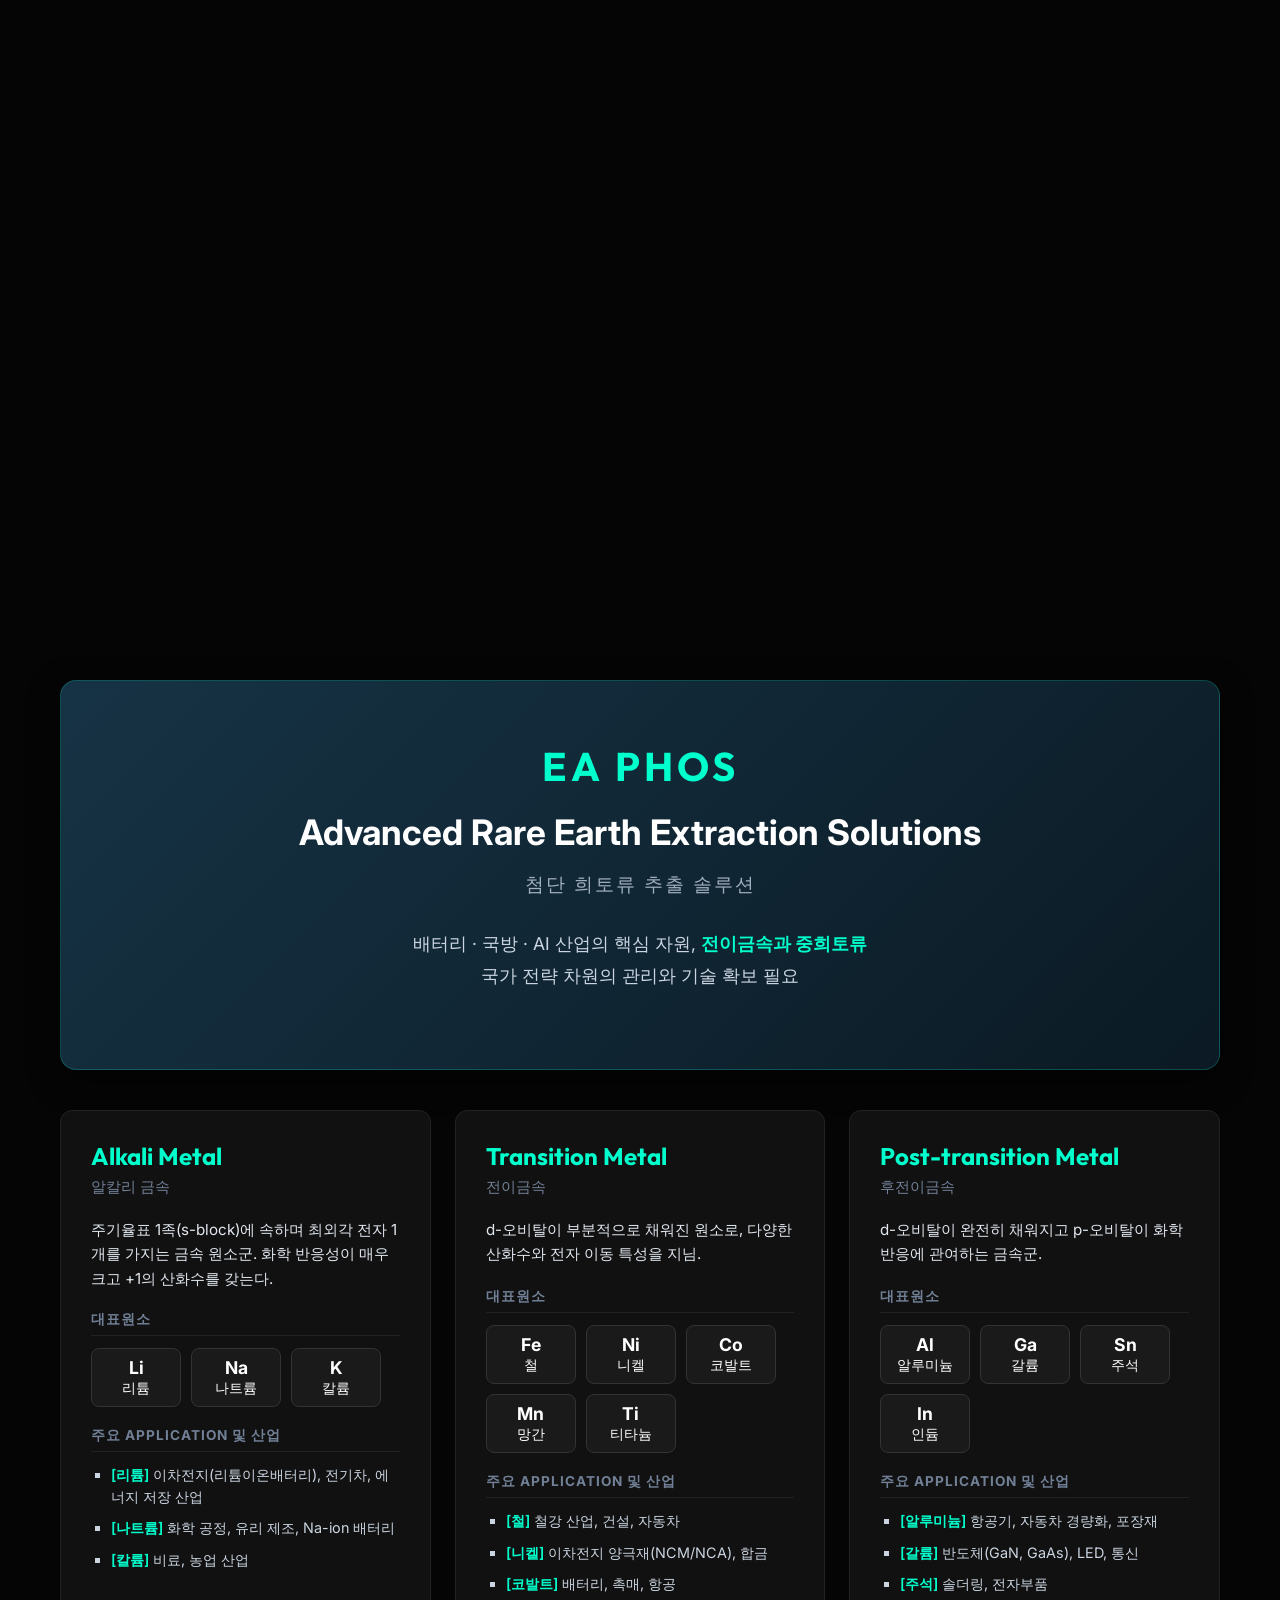
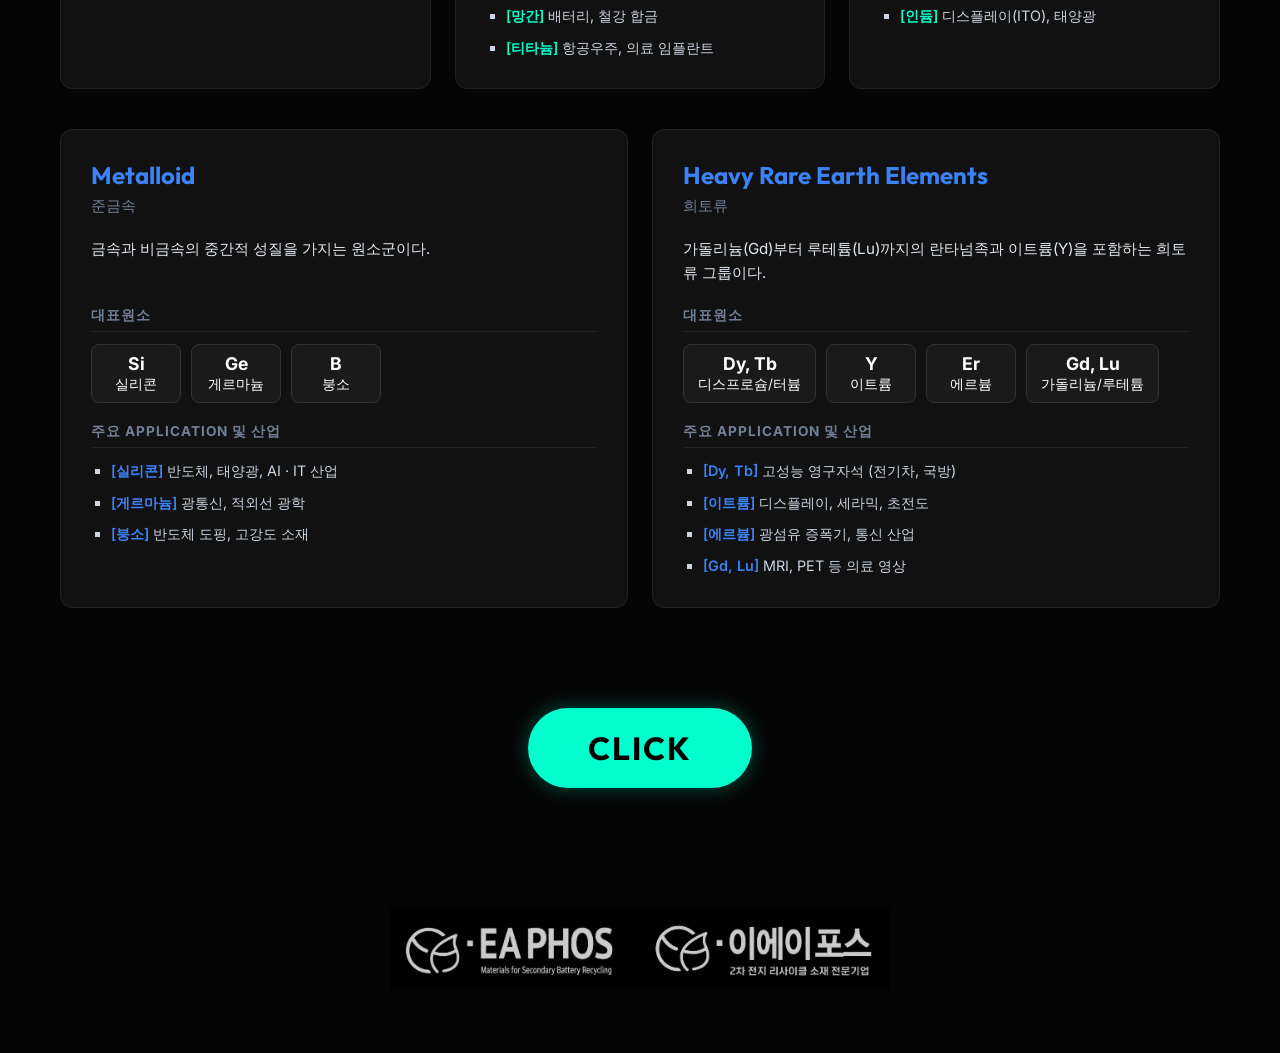
==== eaphos.com/index.html @ 71f6557e "UI 반응형 구조 개선" ====
<!DOCTYPE html>
<html lang="ko">

<head>
    <meta charset="UTF-8">
    <meta name="viewport" content="width=device-width, initial-scale=1.0">
    <title>EAPHOS</title>
    <meta name="description" content="주식회사 이에이포스">
    <meta property="og:type" content="website">
    <meta property="og:title" content="주식회사 이에이포스">
    <meta property="og:description" content="주식회사 이에이포스">
    <meta property="og:image" content="assets/meta.webp">
    <link rel="shortcut icon" href="fav.ico" type="image/x-icon">
    <link rel="stylesheet" href="style.css">
</head>

<body>
    <div class="container">
        <section class="video-section">
            <video autoplay muted loop playsinline class="hero-video desktop-video">
                <source src="assets/video.mp4" type="video/mp4">
            </video>
            <video autoplay muted loop playsinline class="hero-video mobile-video">
                <source src="assets/video2.mp4" type="video/mp4">
            </video>
        </section>

        <main class="main-content">
            
            <section class="hero-banner-card">
                <div class="banner-overlay">
                    <div class="brand-logo">EA PHOS</div>
                    <h2>Advanced Rare Earth Extraction Solutions</h2>
                    <p class="banner-subtitle">첨단 희토류 추출 솔루션</p>
                    <p class="banner-desc">
                        배터리 · 국방 · AI 산업의 핵심 자원, <strong>전이금속과 중희토류</strong><br>
                        국가 전략 차원의 관리와 기술 확보 필요
                    </p>
                </div>
            </section>

            <section class="metal-grid">
                <div class="metal-card">
                    <div class="card-header">
                        <h3>Alkali Metal</h3>
                        <span>알칼리 금속</span>
                    </div>
                    <p class="card-desc">주기율표 1족(s-block)에 속하며 최외각 전자 1개를 가지는 금속 원소군. 화학 반응성이 매우 크고 +1의 산화수를 갖는다.</p>
                    
                    <div class="element-box">
                        <h4>대표원소</h4>
                        <div class="badge-group">
                            <span class="element-badge"><strong>Li</strong>리튬</span>
                            <span class="element-badge"><strong>Na</strong>나트륨</span>
                            <span class="element-badge"><strong>K</strong>칼륨</span>
                        </div>
                    </div>

                    <div class="app-box">
                        <h4>주요 Application 및 산업</h4>
                        <ul>
                            <li><strong>[리튬]</strong> 이차전지(리튬이온배터리), 전기차, 에너지 저장 산업</li>
                            <li><strong>[나트륨]</strong> 화학 공정, 유리 제조, Na-ion 배터리</li>
                            <li><strong>[칼륨]</strong> 비료, 농업 산업</li>
                        </ul>
                    </div>
                </div>

                <div class="metal-card">
                    <div class="card-header">
                        <h3>Transition Metal</h3>
                        <span>전이금속</span>
                    </div>
                    <p class="card-desc">d-오비탈이 부분적으로 채워진 원소로, 다양한 산화수와 전자 이동 특성을 지님.</p>
                    
                    <div class="element-box">
                        <h4>대표원소</h4>
                        <div class="badge-group">
                            <span class="element-badge"><strong>Fe</strong>철</span>
                            <span class="element-badge"><strong>Ni</strong>니켈</span>
                            <span class="element-badge"><strong>Co</strong>코발트</span>
                            <span class="element-badge"><strong>Mn</strong>망간</span>
                            <span class="element-badge"><strong>Ti</strong>티타늄</span>
                        </div>
                    </div>

                    <div class="app-box">
                        <h4>주요 Application 및 산업</h4>
                        <ul>
                            <li><strong>[철]</strong> 철강 산업, 건설, 자동차</li>
                            <li><strong>[니켈]</strong> 이차전지 양극재(NCM/NCA), 합금</li>
                            <li><strong>[코발트]</strong> 배터리, 촉매, 항공</li>
                            <li><strong>[망간]</strong> 배터리, 철강 합금</li>
                            <li><strong>[티타늄]</strong> 항공우주, 의료 임플란트</li>
                        </ul>
                    </div>
                </div>

                <div class="metal-card">
                    <div class="card-header">
                        <h3>Post-transition Metal</h3>
                        <span>후전이금속</span>
                    </div>
                    <p class="card-desc">d-오비탈이 완전히 채워지고 p-오비탈이 화학 반응에 관여하는 금속군.</p>
                    
                    <div class="element-box">
                        <h4>대표원소</h4>
                        <div class="badge-group">
                            <span class="element-badge"><strong>Al</strong>알루미늄</span>
                            <span class="element-badge"><strong>Ga</strong>갈륨</span>
                            <span class="element-badge"><strong>Sn</strong>주석</span>
                            <span class="element-badge"><strong>In</strong>인듐</span>
                        </div>
                    </div>

                    <div class="app-box">
                        <h4>주요 Application 및 산업</h4>
                        <ul>
                            <li><strong>[알루미늄]</strong> 항공기, 자동차 경량화, 포장재</li>
                            <li><strong>[갈륨]</strong> 반도체(GaN, GaAs), LED, 통신</li>
                            <li><strong>[주석]</strong> 솔더링, 전자부품</li>
                            <li><strong>[인듐]</strong> 디스플레이(ITO), 태양광</li>
                        </ul>
                    </div>
                </div>
            </section>

            <section class="rare-grid">
                <div class="metal-card color-variant">
                    <div class="card-header">
                        <h3>Metalloid</h3>
                        <span>준금속</span>
                    </div>
                    <p class="card-desc">금속과 비금속의 중간적 성질을 가지는 원소군이다.</p>
                    
                    <div class="element-box">
                        <h4>대표원소</h4>
                        <div class="badge-group">
                            <span class="element-badge"><strong>Si</strong>실리콘</span>
                            <span class="element-badge"><strong>Ge</strong>게르마늄</span>
                            <span class="element-badge"><strong>B</strong>붕소</span>
                        </div>
                    </div>

                    <div class="app-box">
                        <h4>주요 Application 및 산업</h4>
                        <ul>
                            <li><strong>[실리콘]</strong> 반도체, 태양광, AI · IT 산업</li>
                            <li><strong>[게르마늄]</strong> 광통신, 적외선 광학</li>
                            <li><strong>[붕소]</strong> 반도체 도핑, 고강도 소재</li>
                        </ul>
                    </div>
                </div>

                <div class="metal-card color-variant">
                    <div class="card-header">
                        <h3>Heavy Rare Earth Elements</h3>
                        <span>희토류</span>
                    </div>
                    <p class="card-desc">가돌리늄(Gd)부터 루테튬(Lu)까지의 란타넘족과 이트륨(Y)을 포함하는 희토류 그룹이다.</p>
                    
                    <div class="element-box">
                        <h4>대표원소</h4>
                        <div class="badge-group">
                            <span class="element-badge"><strong>Dy, Tb</strong>디스프로슘/터븀</span>
                            <span class="element-badge"><strong>Y</strong>이트륨</span>
                            <span class="element-badge"><strong>Er</strong>에르븀</span>
                            <span class="element-badge"><strong>Gd, Lu</strong>가돌리늄/루테튬</span>
                        </div>
                    </div>

                    <div class="app-box">
                        <h4>주요 Application 및 산업</h4>
                        <ul>
                            <li><strong>[Dy, Tb]</strong> 고성능 영구자석 (전기차, 국방)</li>
                            <li><strong>[이트륨]</strong> 디스플레이, 세라믹, 초전도</li>
                            <li><strong>[에르븀]</strong> 광섬유 증폭기, 통신 산업</li>
                            <li><strong>[Gd, Lu]</strong> MRI, PET 등 의료 영상</li>
                        </ul>
                    </div>
                </div>
            </section>
        </main>

        <section class="action-section">
            <button id="qa-button" class="click-btn">CLICK</button>
        </section>

        <footer class="footer-section">
            <img src="assets/footer.webp" alt="EA PHOS Footer" class="footer-logo">
        </footer>

        <div id="qa-modal" class="modal">
            <div class="modal-content">
                <span class="close-btn">&times;</span>
                <iframe id="qa-iframe" src="about:blank" frameborder="0"></iframe>
            </div>
        </div>
    </div>
    <script src="script.js"></script>
</body>

</html>
---- eaphos.com/style.css ----
@import url('https://fonts.googleapis.com/css2?family=Inter:wght@400;700&family=Outfit:wght@300;600&display=swap');

body,
html {
    margin: 0;
    padding: 0;
    background-color: #050505;
    color: #ffffff;
    font-family: 'Inter', sans-serif;
    overflow-x: hidden;
}

.container {
    width: 100%;
    display: flex;
    flex-direction: column;
    align-items: center;
}

/* 비디오 섹션 */
.video-section {
    width: 100%;
    height: auto;
    overflow: hidden;
    line-height: 0;
}

.hero-video {
    width: 100%;
    height: auto;
    max-height: 80vh;
    object-fit: cover;
}

.mobile-video {
    display: none;
}

/* 메인 레이아웃 반응형 그리드 */
.main-content {
    width: 100%;
    max-width: 1200px;
    padding: 40px 20px;
    box-sizing: border-box;
    display: flex;
    flex-direction: column;
    gap: 40px;
}

/* 상단 메인 히어로 카드 (right.jpg 내용) */
.hero-banner-card {
    background: linear-gradient(135deg, #163345 0%, #0b1a24 100%);
    border: 1px solid rgba(0, 255, 204, 0.2);
    border-radius: 16px;
    padding: 60px 40px;
    text-align: center;
    box-shadow: 0 10px 30px rgba(0, 0, 0, 0.5);
}

.brand-logo {
    font-family: 'Outfit', sans-serif;
    font-size: 2.5rem;
    font-weight: 700;
    letter-spacing: 4px;
    color: #00ffcc;
    margin-bottom: 20px;
}

.hero-banner-card h2 {
    font-size: 2.2rem;
    font-weight: 700;
    margin: 10px 0;
}

.banner-subtitle {
    font-size: 1.2rem;
    color: #a0aec0;
    margin-bottom: 30px;
    letter-spacing: 2px;
}

.banner-desc {
    font-size: 1.1rem;
    line-height: 1.8;
    color: #cbd5e1;
}

.banner-desc strong {
    color: #00ffcc;
}

/* 금속 카드 공통 그리드 구성 */
.metal-grid, .rare-grid {
    display: grid;
    grid-template-columns: repeat(3, 1fr);
    gap: 24px;
}

.rare-grid {
    grid-template-columns: repeat(2, 1fr);
}

.metal-card {
    background-color: #111111;
    border: 1px solid #222222;
    border-radius: 12px;
    padding: 30px;
    display: flex;
    flex-direction: column;
    gap: 20px;
    transition: transform 0.3s ease, border-color 0.3s ease;
}

.metal-card:hover {
    transform: translateY(-5px);
    border-color: #00ffcc;
}

.metal-card.color-variant:hover {
    border-color: #3b82f6; /* 준금속/희토류 파란색 포인트 */
}

/* 카드 헤더 */
.card-header h3 {
    font-size: 1.5rem;
    margin: 0 0 5px 0;
    font-family: 'Outfit', sans-serif;
    color: #00ffcc;
}

.metal-card.color-variant .card-header h3 {
    color: #3b82f6;
}

.card-header span {
    font-size: 0.95rem;
    color: #718096;
}

.card-desc {
    font-size: 0.95rem;
    line-height: 1.6;
    color: #e2e8f0;
    margin: 0;
    min-height: 50px;
}

/* 대표원소 배지 스타일 */
.element-box h4, .app-box h4 {
    font-size: 0.85rem;
    color: #718096;
    text-transform: uppercase;
    letter-spacing: 1px;
    margin: 0 0 12px 0;
    border-bottom: 1px solid #222;
    padding-bottom: 6px;
}

.badge-group {
    display: flex;
    flex-wrap: wrap;
    gap: 10px;
}

.element-badge {
    background-color: #1a1a1a;
    border: 1px solid #333333;
    padding: 8px 14px;
    border-radius: 8px;
    font-size: 0.85rem;
    display: flex;
    flex-direction: column;
    align-items: center;
    min-width: 60px;
}

.element-badge strong {
    font-size: 1.1rem;
    color: #ffffff;
    margin-bottom: 2px;
}

/* 주요 애플리케이션 리스트 */
.app-box ul {
    margin: 0;
    padding-left: 20px;
    display: flex;
    flex-direction: column;
    gap: 10px;
}

.app-box li {
    font-size: 0.9rem;
    line-height: 1.5;
    color: #cbd5e1;
    list-style-type: square;
}

.app-box li strong {
    color: #00ffcc;
    font-weight: 600;
}

.metal-card.color-variant .app-box li strong {
    color: #3b82f6;
}

/* 하단 버튼 및 푸터 */
.action-section {
    padding: 60px 20px;
    text-align: center;
}

.click-btn {
    padding: 20px 60px;
    font-size: 2rem;
    font-weight: 700;
    color: #000;
    background-color: #00ffcc;
    border: none;
    border-radius: 50px;
    cursor: pointer;
    font-family: 'Outfit', sans-serif;
    letter-spacing: 2px;
    box-shadow: 0 0 20px rgba(0, 255, 204, 0.3);
    transition: all 0.3s ease;
}

.click-btn:hover {
    background-color: #00d4aa;
    transform: translateY(-5px);
    box-shadow: 0 0 40px rgba(0, 255, 204, 0.6);
}

.footer-section {
    width: 100%;
    padding: 60px 20px;
    text-align: center;
    box-sizing: border-box;
}

.footer-logo {
    max-width: 500px;
    width: 90%;
    height: auto;
    opacity: 0.8;
}

/* 모달 스타일 */
.modal {
    display: none;
    position: fixed;
    z-index: 1000;
    left: 0;
    top: 0;
    width: 100%;
    height: 100%;
    background-color: rgba(0, 0, 0, 0.6);
    backdrop-filter: blur(2px);
}

.modal-content {
    background-color: #fefefe;
    margin: 5% auto;
    width: 90%;
    height: 85%;
    max-width: 1000px;
    border-radius: 15px;
    position: relative;
    box-shadow: 0 5px 30px rgba(0, 0, 0, 0.5);
    overflow: hidden;
}

.close-btn {
    position: absolute;
    right: 20px;
    top: 10px;
    color: #333;
    font-size: 35px;
    font-weight: bold;
    cursor: pointer;
    z-index: 10;
}

#qa-iframe {
    width: 100%;
    height: 100%;
}

/* ★ 핵심: 반응형 미디어 쿼리 (태블릿, 모바일) */
@media (max-width: 1024px) {
    .metal-grid {
        grid-template-columns: repeat(2, 1fr);
    }
}

@media (max-width: 768px) {
    .desktop-video {
        display: none;
    }

    .mobile-video {
        display: block;
    }

    .metal-grid, .rare-grid {
        grid-template-columns: 1fr; /* 모바일에서는 무조건 1열로 세로 정렬 */
    }

    .hero-banner-card {
        padding: 40px 20px;
    }

    .hero-banner-card h2 {
        font-size: 1.6rem;
    }

    .click-btn {
        width: 100%;
        max-width: 340px;
        font-size: 1.8rem;
    }
}
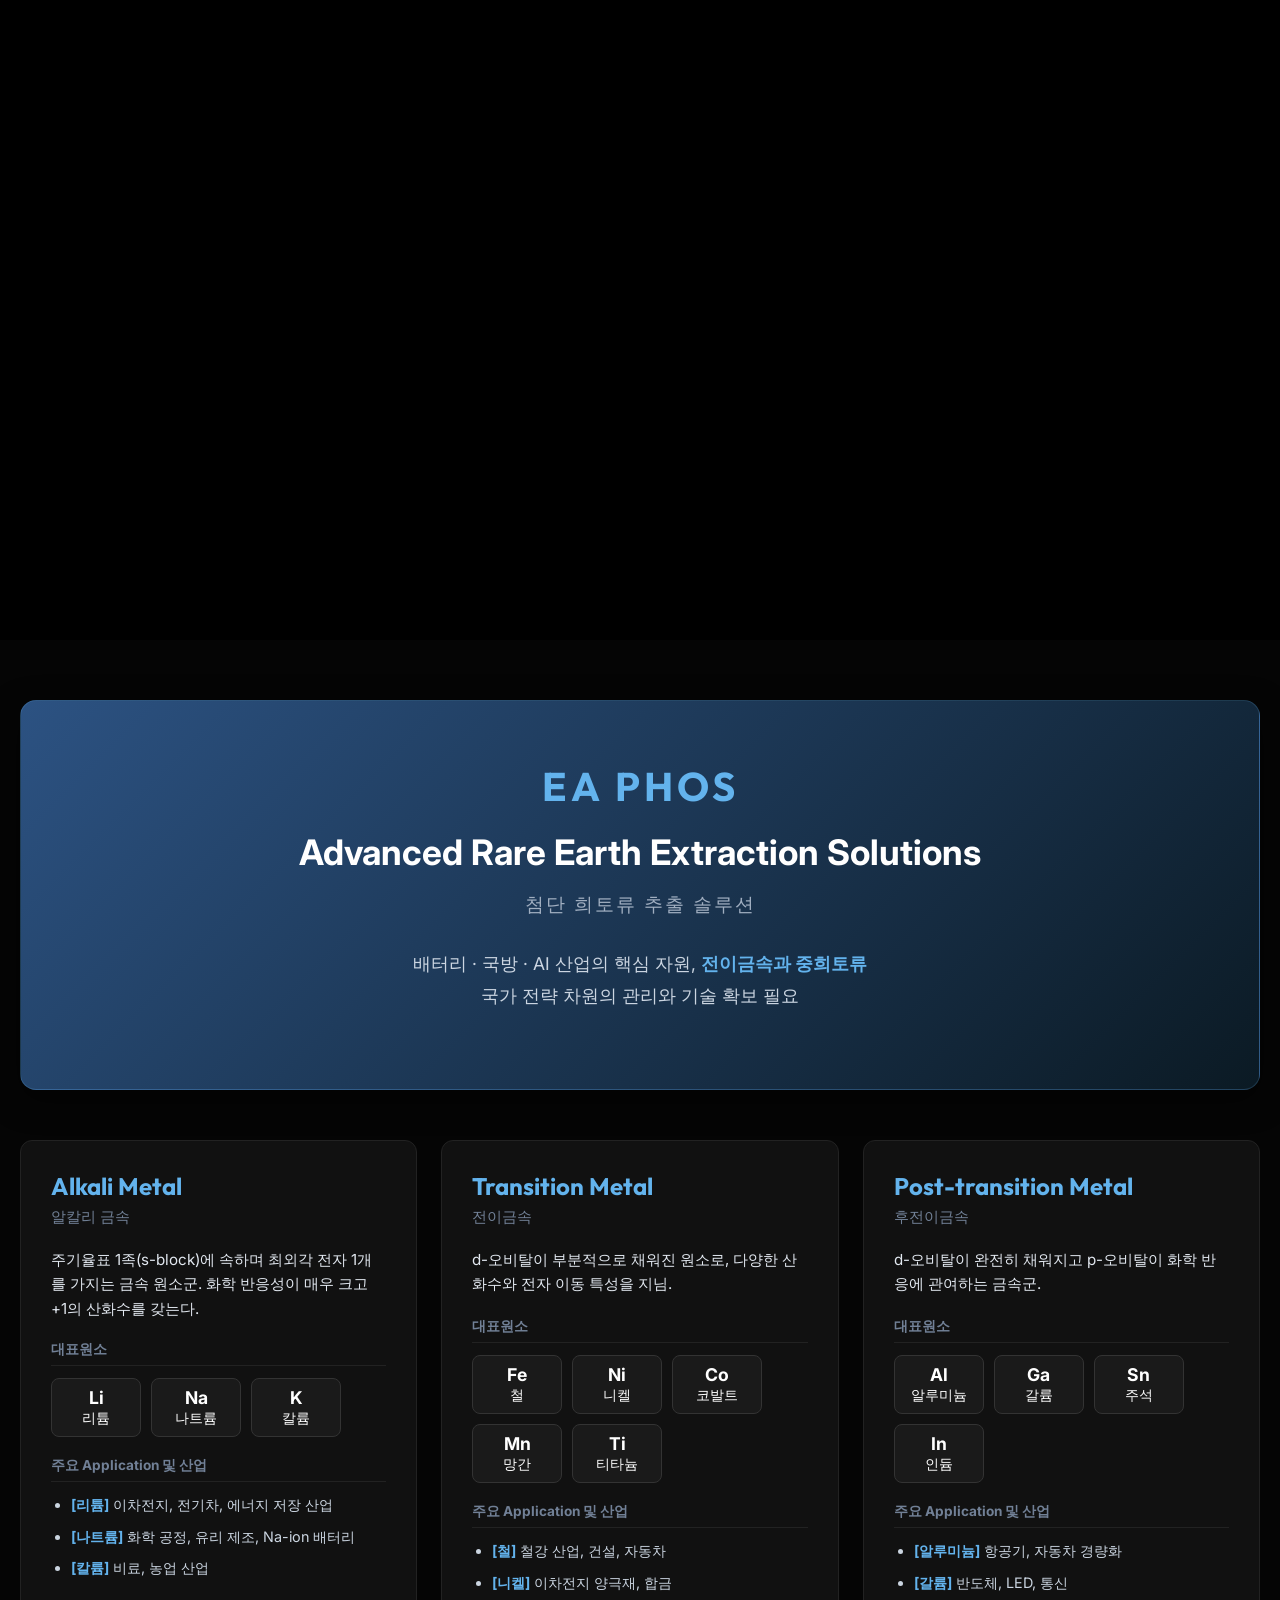
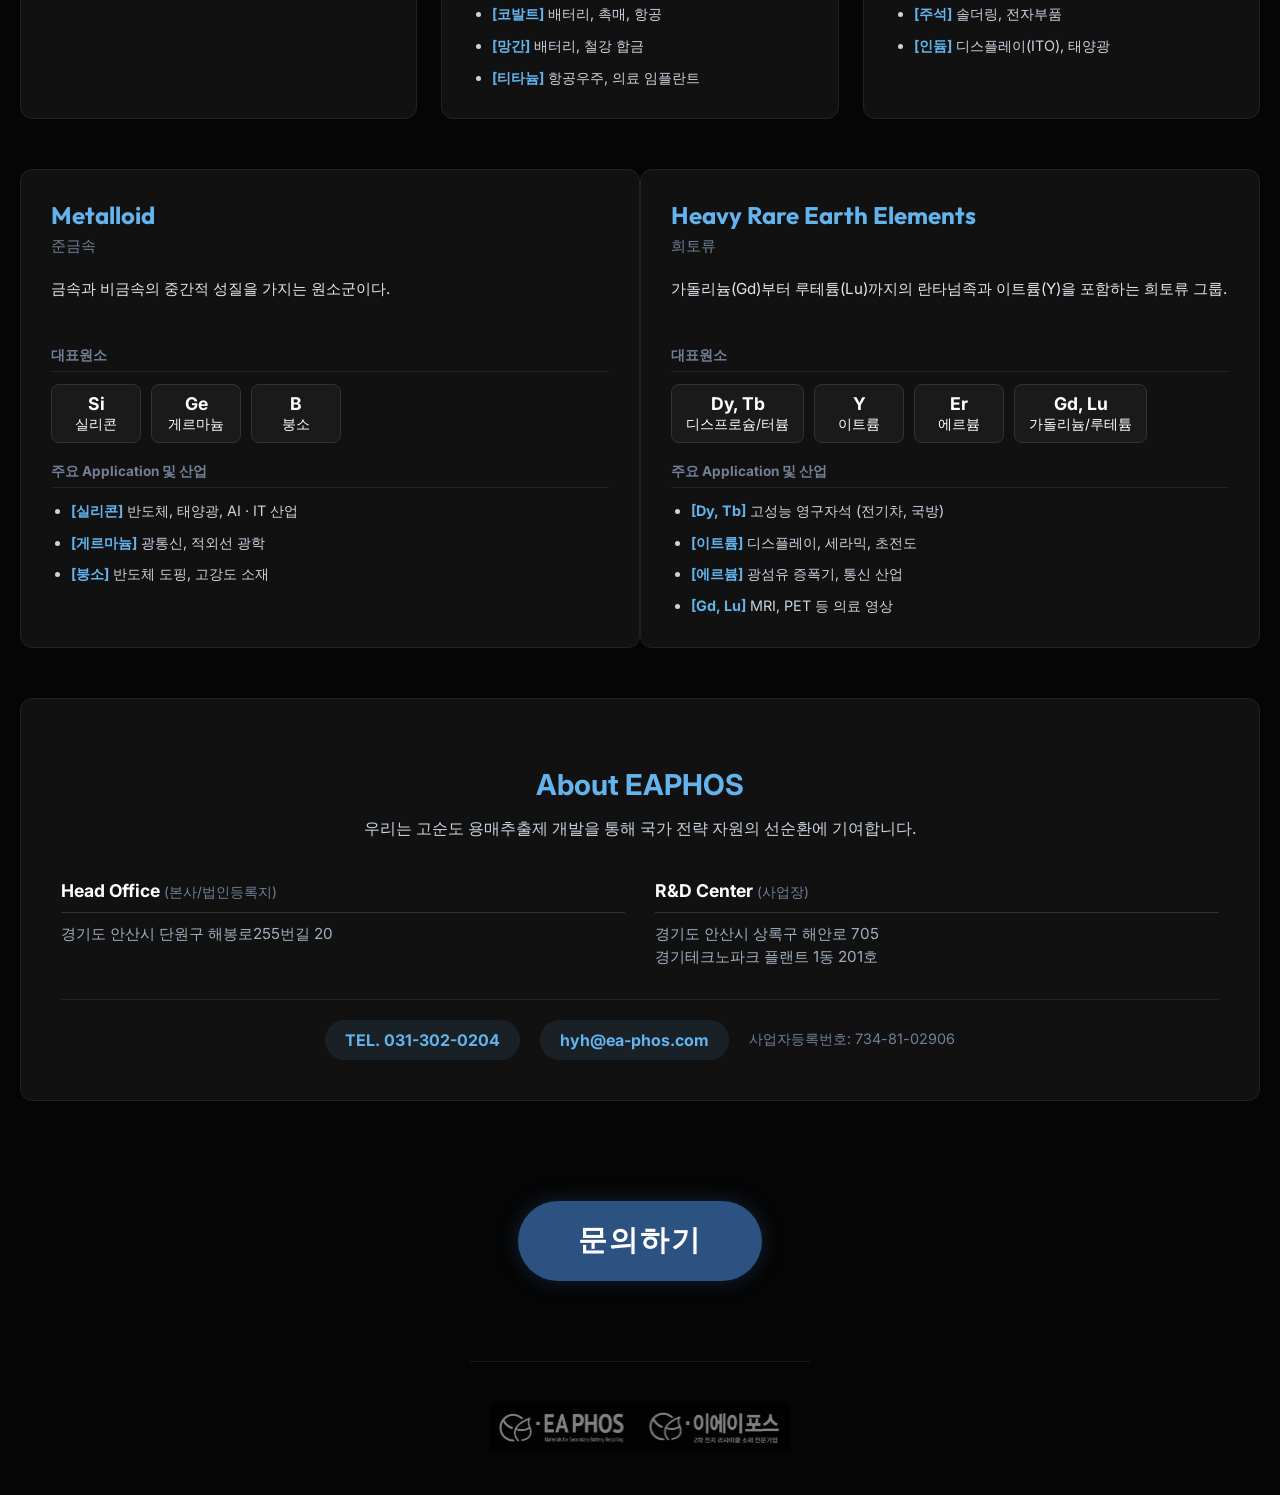
==== commit ccb9239a: "전체적 성능 통합 개선" ====
--- a/eaphos.com/index.html
+++ b/eaphos.com/index.html
@@ -1,33 +1,56 @@
 <!DOCTYPE html>
 <html lang="ko">
-
 <head>
     <meta charset="UTF-8">
     <meta name="viewport" content="width=device-width, initial-scale=1.0">
-    <title>EAPHOS</title>
-    <meta name="description" content="주식회사 이에이포스">
-    <meta property="og:type" content="website">
-    <meta property="og:title" content="주식회사 이에이포스">
-    <meta property="og:description" content="주식회사 이에이포스">
+    <title>EAPHOS - 이차전지 리사이클 소재 전문기업</title>
+    <meta name="description" content="주식회사 이에이포스. 배터리, 국방, AI 산업의 핵심 자원인 전이금속과 중희토류 추출 솔루션을 제공합니다.">
+    <meta name="theme-color" content="#2c5282"> <meta property="og:type" content="website">
+    <meta property="og:title" content="주식회사 이에이포스 (EAPHOS)">
+    <meta property="og:description" content="첨단 희토류 및 2차전지 리사이클 소재 전문기업">
     <meta property="og:image" content="assets/meta.webp">
+    <meta name="twitter:card" content="summary_large_image">
+
     <link rel="shortcut icon" href="fav.ico" type="image/x-icon">
+    <link rel="apple-touch-icon" href="assets/apple-touch-icon.png">
+    <link rel="manifest" href="manifest.json">
+
+    <link rel="preload" href="https://fonts.googleapis.com/css2?family=Inter:wght@400;700&family=Outfit:wght@300;600&display=swap" as="style">
+    <link rel="preload" as="video" href="assets/video.mp4" media="(min-width: 769px)">
+    <link rel="preload" as="video" href="assets/video2.mp4" media="(max-width: 768px)">
+    
     <link rel="stylesheet" href="style.css">
+
+    <script type="application/ld+json">
+    {
+      "@context": "https://schema.org",
+      "@type": "Organization",
+      "name": "주식회사 이에이포스",
+      "url": "https://eaphos.com",
+      "logo": "https://eaphos.com/assets/meta.webp",
+      "contactPoint": {
+        "@type": "ContactPoint",
+        "telephone": "+82-31-302-0204",
+        "contactType": "customer service"
+      }
+    }
+    </script>
 </head>
 
 <body>
+    <h1 class="sr-only">주식회사 이에이포스 - 첨단 희토류 추출 솔루션</h1>
+
     <div class="container">
         <section class="video-section">
-            <video autoplay muted loop playsinline class="hero-video desktop-video">
-                <source src="assets/video.mp4" type="video/mp4">
-            </video>
-            <video autoplay muted loop playsinline class="hero-video mobile-video">
-                <source src="assets/video2.mp4" type="video/mp4">
+            <video autoplay muted loop playsinline class="hero-video" poster="assets/video-poster.webp">
+                <source src="assets/video2.mp4" media="(max-width: 768px)" type="video/mp4">
+                <source src="assets/video.mp4" media="(min-width: 769px)" type="video/mp4">
             </video>
         </section>
 
         <main class="main-content">
             
-            <section class="hero-banner-card">
+            <section class="hero-banner-card fade-up">
                 <div class="banner-overlay">
                     <div class="brand-logo">EA PHOS</div>
                     <h2>Advanced Rare Earth Extraction Solutions</h2>
@@ -40,13 +63,12 @@
             </section>
 
             <section class="metal-grid">
-                <div class="metal-card">
+                <div class="metal-card fade-up">
                     <div class="card-header">
                         <h3>Alkali Metal</h3>
                         <span>알칼리 금속</span>
                     </div>
                     <p class="card-desc">주기율표 1족(s-block)에 속하며 최외각 전자 1개를 가지는 금속 원소군. 화학 반응성이 매우 크고 +1의 산화수를 갖는다.</p>
-                    
                     <div class="element-box">
                         <h4>대표원소</h4>
                         <div class="badge-group">
@@ -55,24 +77,22 @@
                             <span class="element-badge"><strong>K</strong>칼륨</span>
                         </div>
                     </div>
-
-                    <div class="app-box">
-                        <h4>주요 Application 및 산업</h4>
-                        <ul>
-                            <li><strong>[리튬]</strong> 이차전지(리튬이온배터리), 전기차, 에너지 저장 산업</li>
+                    <div class="app-box">
+                        <h4>주요 Application 및 산업</h4>
+                        <ul>
+                            <li><strong>[리튬]</strong> 이차전지, 전기차, 에너지 저장 산업</li>
                             <li><strong>[나트륨]</strong> 화학 공정, 유리 제조, Na-ion 배터리</li>
                             <li><strong>[칼륨]</strong> 비료, 농업 산업</li>
                         </ul>
                     </div>
                 </div>
 
-                <div class="metal-card">
+                <div class="metal-card fade-up" style="transition-delay: 0.1s;">
                     <div class="card-header">
                         <h3>Transition Metal</h3>
                         <span>전이금속</span>
                     </div>
                     <p class="card-desc">d-오비탈이 부분적으로 채워진 원소로, 다양한 산화수와 전자 이동 특성을 지님.</p>
-                    
                     <div class="element-box">
                         <h4>대표원소</h4>
                         <div class="badge-group">
@@ -83,12 +103,11 @@
                             <span class="element-badge"><strong>Ti</strong>티타늄</span>
                         </div>
                     </div>
-
                     <div class="app-box">
                         <h4>주요 Application 및 산업</h4>
                         <ul>
                             <li><strong>[철]</strong> 철강 산업, 건설, 자동차</li>
-                            <li><strong>[니켈]</strong> 이차전지 양극재(NCM/NCA), 합금</li>
+                            <li><strong>[니켈]</strong> 이차전지 양극재, 합금</li>
                             <li><strong>[코발트]</strong> 배터리, 촉매, 항공</li>
                             <li><strong>[망간]</strong> 배터리, 철강 합금</li>
                             <li><strong>[티타늄]</strong> 항공우주, 의료 임플란트</li>
@@ -96,13 +115,12 @@
                     </div>
                 </div>
 
-                <div class="metal-card">
+                <div class="metal-card fade-up" style="transition-delay: 0.2s;">
                     <div class="card-header">
                         <h3>Post-transition Metal</h3>
                         <span>후전이금속</span>
                     </div>
                     <p class="card-desc">d-오비탈이 완전히 채워지고 p-오비탈이 화학 반응에 관여하는 금속군.</p>
-                    
                     <div class="element-box">
                         <h4>대표원소</h4>
                         <div class="badge-group">
@@ -112,12 +130,11 @@
                             <span class="element-badge"><strong>In</strong>인듐</span>
                         </div>
                     </div>
-
-                    <div class="app-box">
-                        <h4>주요 Application 및 산업</h4>
-                        <ul>
-                            <li><strong>[알루미늄]</strong> 항공기, 자동차 경량화, 포장재</li>
-                            <li><strong>[갈륨]</strong> 반도체(GaN, GaAs), LED, 통신</li>
+                    <div class="app-box">
+                        <h4>주요 Application 및 산업</h4>
+                        <ul>
+                            <li><strong>[알루미늄]</strong> 항공기, 자동차 경량화</li>
+                            <li><strong>[갈륨]</strong> 반도체, LED, 통신</li>
                             <li><strong>[주석]</strong> 솔더링, 전자부품</li>
                             <li><strong>[인듐]</strong> 디스플레이(ITO), 태양광</li>
                         </ul>
@@ -126,13 +143,12 @@
             </section>
 
             <section class="rare-grid">
-                <div class="metal-card color-variant">
+                <div class="metal-card color-variant fade-up">
                     <div class="card-header">
                         <h3>Metalloid</h3>
                         <span>준금속</span>
                     </div>
                     <p class="card-desc">금속과 비금속의 중간적 성질을 가지는 원소군이다.</p>
-                    
                     <div class="element-box">
                         <h4>대표원소</h4>
                         <div class="badge-group">
@@ -141,7 +157,6 @@
                             <span class="element-badge"><strong>B</strong>붕소</span>
                         </div>
                     </div>
-
                     <div class="app-box">
                         <h4>주요 Application 및 산업</h4>
                         <ul>
@@ -152,13 +167,12 @@
                     </div>
                 </div>
 
-                <div class="metal-card color-variant">
+                <div class="metal-card color-variant fade-up" style="transition-delay: 0.1s;">
                     <div class="card-header">
                         <h3>Heavy Rare Earth Elements</h3>
                         <span>희토류</span>
                     </div>
-                    <p class="card-desc">가돌리늄(Gd)부터 루테튬(Lu)까지의 란타넘족과 이트륨(Y)을 포함하는 희토류 그룹이다.</p>
-                    
+                    <p class="card-desc">가돌리늄(Gd)부터 루테튬(Lu)까지의 란타넘족과 이트륨(Y)을 포함하는 희토류 그룹.</p>
                     <div class="element-box">
                         <h4>대표원소</h4>
                         <div class="badge-group">
@@ -168,7 +182,6 @@
                             <span class="element-badge"><strong>Gd, Lu</strong>가돌리늄/루테튬</span>
                         </div>
                     </div>
-
                     <div class="app-box">
                         <h4>주요 Application 및 산업</h4>
                         <ul>
@@ -180,24 +193,49 @@
                     </div>
                 </div>
             </section>
+            
+            <section class="company-info fade-up">
+                <div class="company-desc">
+                    <h3>About EAPHOS</h3>
+                    <p>우리는 고순도 용매추출제 개발을 통해 국가 전략 자원의 선순환에 기여합니다.</p>
+                </div>
+                <div class="contact-grid">
+                    <div class="contact-item">
+                        <h4>Head Office <span>(본사/법인등록지)</span></h4>
+                        <p>경기도 안산시 단원구 해봉로255번길 20</p>
+                    </div>
+                    <div class="contact-item">
+                        <h4>R&D Center <span>(사업장)</span></h4>
+                        <p>경기도 안산시 상록구 해안로 705<br>경기테크노파크 플랜트 1동 201호</p>
+                    </div>
+                </div>
+                <div class="contact-actions">
+                    <a href="tel:031-302-0204" class="contact-link">TEL. 031-302-0204</a>
+                    <a href="mailto:hyh@ea-phos.com" class="contact-link">hyh@ea-phos.com</a>
+                    <span class="biz-num">사업자등록번호: 734-81-02906</span>
+                </div>
+            </section>
         </main>
 
-        <section class="action-section">
-            <button id="qa-button" class="click-btn">CLICK</button>
+        <section class="action-section fade-up">
+            <button id="qa-button" class="click-btn" aria-haspopup="dialog">문의하기</button>
         </section>
 
         <footer class="footer-section">
-            <img src="assets/footer.webp" alt="EA PHOS Footer" class="footer-logo">
+            <img src="assets/footer.webp" alt="EA PHOS Logo" class="footer-logo" loading="lazy">
         </footer>
 
-        <div id="qa-modal" class="modal">
+        <div id="qa-modal" class="modal" role="dialog" aria-modal="true" aria-labelledby="modal-title">
             <div class="modal-content">
-                <span class="close-btn">&times;</span>
-                <iframe id="qa-iframe" src="about:blank" frameborder="0"></iframe>
+                <h2 id="modal-title" class="sr-only">문의 양식 작성</h2>
+                <button class="close-btn" aria-label="모달 닫기" tabindex="0">&times;</button>
+                <iframe id="qa-iframe" src="about:blank" frameborder="0" title="문의하기 폼"></iframe>
             </div>
         </div>
+        
+        <button id="scroll-top-btn" aria-label="맨 위로 이동">↑</button>
     </div>
+    
     <script src="script.js"></script>
 </body>
-
 </html>
--- a/eaphos.com/style.css
+++ b/eaphos.com/style.css
@@ -1,13 +1,43 @@
 @import url('https://fonts.googleapis.com/css2?family=Inter:wght@400;700&family=Outfit:wght@300;600&display=swap');
 
-body,
-html {
+/* 디자인 토큰 (Design Tokens) */
+:root {
+    --brand-blue: #2c5282;       /* 스틸블루 기본 */
+    --brand-blue-hover: #3182ce; /* 스틸블루 호버 */
+    --brand-accent: #63b3ed;     /* 포인트 컬러 */
+    --bg-main: #050505;
+    --bg-card: #111111;
+    --text-primary: #ffffff;
+    --text-secondary: #cbd5e1;
+    --border-color: #222222;
+}
+
+body, html {
     margin: 0;
     padding: 0;
-    background-color: #050505;
-    color: #ffffff;
+    background-color: var(--bg-main);
+    color: var(--text-primary);
     font-family: 'Inter', sans-serif;
     overflow-x: hidden;
+    scroll-behavior: smooth; /* 부드러운 스크롤 */
+}
+
+/* 스크린 리더용 숨김 클래스 (A11y) */
+.sr-only {
+    position: absolute;
+    width: 1px;
+    height: 1px;
+    padding: 0;
+    margin: -1px;
+    overflow: hidden;
+    clip: rect(0, 0, 0, 0);
+    border: 0;
+}
+
+/* 포커스 접근성 (A11y) */
+*:focus-visible {
+    outline: 2px solid var(--brand-accent);
+    outline-offset: 4px;
 }
 
 .container {
@@ -20,89 +50,55 @@
 /* 비디오 섹션 */
 .video-section {
     width: 100%;
-    height: auto;
-    overflow: hidden;
+    background-color: #000;
     line-height: 0;
 }
-
 .hero-video {
     width: 100%;
-    height: auto;
-    max-height: 80vh;
+    max-height: 80vh; /* 와이드 스크린 상한 */
     object-fit: cover;
-}
-
-.mobile-video {
-    display: none;
 }
 
 /* 메인 레이아웃 반응형 그리드 */
 .main-content {
     width: 100%;
-    max-width: 1200px;
-    padding: 40px 20px;
+    max-width: 1400px; /* 와이드 모니터 상한 상향 */
+    padding: 60px 20px;
     box-sizing: border-box;
     display: flex;
     flex-direction: column;
-    gap: 40px;
-}
-
-/* 상단 메인 히어로 카드 (right.jpg 내용) */
+    gap: 50px;
+}
+
+/* 히어로 배너 */
 .hero-banner-card {
-    background: linear-gradient(135deg, #163345 0%, #0b1a24 100%);
-    border: 1px solid rgba(0, 255, 204, 0.2);
+    background: linear-gradient(135deg, var(--brand-blue) 0%, #0b1a24 100%);
+    border: 1px solid rgba(99, 179, 237, 0.2);
     border-radius: 16px;
     padding: 60px 40px;
     text-align: center;
     box-shadow: 0 10px 30px rgba(0, 0, 0, 0.5);
 }
-
 .brand-logo {
     font-family: 'Outfit', sans-serif;
     font-size: 2.5rem;
     font-weight: 700;
     letter-spacing: 4px;
-    color: #00ffcc;
+    color: var(--brand-accent);
     margin-bottom: 20px;
 }
-
-.hero-banner-card h2 {
-    font-size: 2.2rem;
-    font-weight: 700;
-    margin: 10px 0;
-}
-
-.banner-subtitle {
-    font-size: 1.2rem;
-    color: #a0aec0;
-    margin-bottom: 30px;
-    letter-spacing: 2px;
-}
-
-.banner-desc {
-    font-size: 1.1rem;
-    line-height: 1.8;
-    color: #cbd5e1;
-}
-
-.banner-desc strong {
-    color: #00ffcc;
-}
-
-/* 금속 카드 공통 그리드 구성 */
-.metal-grid, .rare-grid {
-    display: grid;
-    grid-template-columns: repeat(3, 1fr);
-    gap: 24px;
-}
-
-.rare-grid {
-    grid-template-columns: repeat(2, 1fr);
-}
+.hero-banner-card h2 { font-size: 2.2rem; font-weight: 700; margin: 10px 0; }
+.banner-subtitle { font-size: 1.2rem; color: #a0aec0; margin-bottom: 30px; letter-spacing: 2px; }
+.banner-desc { font-size: 1.1rem; line-height: 1.8; color: var(--text-secondary); }
+.banner-desc strong { color: var(--brand-accent); }
+
+/* 금속 카드 그리드 */
+.metal-grid { display: grid; grid-template-columns: repeat(3, 1fr); gap: 24px; }
+.rare-grid { display: grid; grid-template-columns: repeat(2, 1fr); }
 
 .metal-card {
-    background-color: #111111;
-    border: 1px solid #222222;
+    background-color: var(--bg-card);
+    border: 1px solid var(--border-color);
     border-radius: 12px;
     padding: 30px;
     display: flex;
@@ -110,214 +106,101 @@
     gap: 20px;
     transition: transform 0.3s ease, border-color 0.3s ease;
 }
-
-.metal-card:hover {
+/* Hover 분리 (터치 디바이스 제외) */
+@media (hover: hover) and (pointer: fine) {
+    .metal-card:hover {
+        transform: translateY(-5px);
+        border-color: var(--brand-blue-hover);
+    }
+}
+
+.card-header h3 { font-size: 1.5rem; margin: 0 0 5px 0; font-family: 'Outfit', sans-serif; color: var(--brand-accent); }
+.card-header span { font-size: 0.95rem; color: #718096; }
+.card-desc { font-size: 0.95rem; line-height: 1.6; color: #e2e8f0; margin: 0; min-height: 50px; }
+
+.element-box h4, .app-box h4 { font-size: 0.85rem; color: #718096; border-bottom: 1px solid #222; padding-bottom: 6px; margin: 0 0 12px 0; }
+.badge-group { display: flex; flex-wrap: wrap; gap: 10px; }
+.element-badge { background-color: #1a1a1a; border: 1px solid #333; padding: 8px 14px; border-radius: 8px; font-size: 0.85rem; display: flex; flex-direction: column; align-items: center; min-width: 60px; }
+.element-badge strong { font-size: 1.1rem; color: #fff; margin-bottom: 2px; }
+
+.app-box ul { margin: 0; padding-left: 20px; display: flex; flex-direction: column; gap: 10px; }
+.app-box li { font-size: 0.9rem; line-height: 1.5; color: var(--text-secondary); }
+.app-box li strong { color: var(--brand-accent); }
+
+/* 신규: 회사 정보 섹션 */
+.company-info {
+    background-color: var(--bg-card);
+    border: 1px solid var(--border-color);
+    border-radius: 12px;
+    padding: 40px;
+    text-align: center;
+}
+.company-desc h3 { color: var(--brand-accent); font-size: 1.8rem; margin-bottom: 10px; }
+.company-desc p { color: var(--text-secondary); margin-bottom: 40px; }
+.contact-grid { display: grid; grid-template-columns: 1fr 1fr; gap: 30px; margin-bottom: 30px; text-align: left; }
+.contact-item h4 { color: #fff; margin: 0 0 10px 0; font-size: 1.1rem; border-bottom: 1px solid #333; padding-bottom: 10px; }
+.contact-item h4 span { font-size: 0.85rem; color: #718096; font-weight: normal; }
+.contact-item p { color: #a0aec0; font-size: 0.95rem; line-height: 1.5; margin: 0; }
+.contact-actions { display: flex; justify-content: center; align-items: center; gap: 20px; flex-wrap: wrap; margin-top: 30px; padding-top: 20px; border-top: 1px solid #222; }
+.contact-link { color: var(--brand-accent); text-decoration: none; font-weight: bold; padding: 10px 20px; background: rgba(99, 179, 237, 0.1); border-radius: 30px; transition: background 0.3s; }
+.contact-link:hover { background: rgba(99, 179, 237, 0.2); }
+.biz-num { color: #718096; font-size: 0.9rem; }
+
+/* 하단 문의 버튼 (색상 토큰화) */
+.action-section { padding: 40px 20px 80px; text-align: center; }
+.click-btn {
+    padding: 20px 60px; font-size: 1.8rem; font-weight: 700; color: #fff;
+    background-color: var(--brand-blue); border: none; border-radius: 50px;
+    cursor: pointer; letter-spacing: 2px;
+    box-shadow: 0 0 20px rgba(44, 82, 130, 0.4); transition: all 0.3s ease;
+}
+.click-btn:hover {
+    background-color: var(--brand-blue-hover);
     transform: translateY(-5px);
-    border-color: #00ffcc;
-}
-
-.metal-card.color-variant:hover {
-    border-color: #3b82f6; /* 준금속/희토류 파란색 포인트 */
-}
-
-/* 카드 헤더 */
-.card-header h3 {
-    font-size: 1.5rem;
-    margin: 0 0 5px 0;
-    font-family: 'Outfit', sans-serif;
-    color: #00ffcc;
-}
-
-.metal-card.color-variant .card-header h3 {
-    color: #3b82f6;
-}
-
-.card-header span {
-    font-size: 0.95rem;
-    color: #718096;
-}
-
-.card-desc {
-    font-size: 0.95rem;
-    line-height: 1.6;
-    color: #e2e8f0;
-    margin: 0;
-    min-height: 50px;
-}
-
-/* 대표원소 배지 스타일 */
-.element-box h4, .app-box h4 {
-    font-size: 0.85rem;
-    color: #718096;
-    text-transform: uppercase;
-    letter-spacing: 1px;
-    margin: 0 0 12px 0;
-    border-bottom: 1px solid #222;
-    padding-bottom: 6px;
-}
-
-.badge-group {
-    display: flex;
-    flex-wrap: wrap;
-    gap: 10px;
-}
-
-.element-badge {
-    background-color: #1a1a1a;
-    border: 1px solid #333333;
-    padding: 8px 14px;
-    border-radius: 8px;
-    font-size: 0.85rem;
-    display: flex;
-    flex-direction: column;
-    align-items: center;
-    min-width: 60px;
-}
-
-.element-badge strong {
-    font-size: 1.1rem;
-    color: #ffffff;
-    margin-bottom: 2px;
-}
-
-/* 주요 애플리케이션 리스트 */
-.app-box ul {
-    margin: 0;
-    padding-left: 20px;
-    display: flex;
-    flex-direction: column;
-    gap: 10px;
-}
-
-.app-box li {
-    font-size: 0.9rem;
-    line-height: 1.5;
-    color: #cbd5e1;
-    list-style-type: square;
-}
-
-.app-box li strong {
-    color: #00ffcc;
-    font-weight: 600;
-}
-
-.metal-card.color-variant .app-box li strong {
-    color: #3b82f6;
-}
-
-/* 하단 버튼 및 푸터 */
-.action-section {
-    padding: 60px 20px;
-    text-align: center;
-}
-
-.click-btn {
-    padding: 20px 60px;
-    font-size: 2rem;
-    font-weight: 700;
-    color: #000;
-    background-color: #00ffcc;
-    border: none;
-    border-radius: 50px;
-    cursor: pointer;
-    font-family: 'Outfit', sans-serif;
-    letter-spacing: 2px;
-    box-shadow: 0 0 20px rgba(0, 255, 204, 0.3);
-    transition: all 0.3s ease;
-}
-
-.click-btn:hover {
-    background-color: #00d4aa;
-    transform: translateY(-5px);
-    box-shadow: 0 0 40px rgba(0, 255, 204, 0.6);
-}
-
-.footer-section {
-    width: 100%;
-    padding: 60px 20px;
-    text-align: center;
-    box-sizing: border-box;
-}
-
-.footer-logo {
-    max-width: 500px;
-    width: 90%;
-    height: auto;
-    opacity: 0.8;
-}
-
-/* 모달 스타일 */
-.modal {
-    display: none;
-    position: fixed;
-    z-index: 1000;
-    left: 0;
-    top: 0;
-    width: 100%;
-    height: 100%;
-    background-color: rgba(0, 0, 0, 0.6);
-    backdrop-filter: blur(2px);
-}
-
-.modal-content {
-    background-color: #fefefe;
-    margin: 5% auto;
-    width: 90%;
-    height: 85%;
-    max-width: 1000px;
-    border-radius: 15px;
-    position: relative;
-    box-shadow: 0 5px 30px rgba(0, 0, 0, 0.5);
-    overflow: hidden;
-}
-
-.close-btn {
-    position: absolute;
-    right: 20px;
-    top: 10px;
-    color: #333;
-    font-size: 35px;
-    font-weight: bold;
-    cursor: pointer;
-    z-index: 10;
-}
-
-#qa-iframe {
-    width: 100%;
-    height: 100%;
-}
-
-/* ★ 핵심: 반응형 미디어 쿼리 (태블릿, 모바일) */
-@media (max-width: 1024px) {
-    .metal-grid {
-        grid-template-columns: repeat(2, 1fr);
-    }
-}
-
+    box-shadow: 0 0 30px rgba(49, 130, 206, 0.6);
+}
+
+.footer-section { padding: 40px 20px; text-align: center; border-top: 1px solid #1a1a1a; }
+.footer-logo { max-width: 300px; opacity: 0.5; }
+
+/* 플로팅 탑 버튼 */
+#scroll-top-btn {
+    position: fixed; bottom: 30px; right: 30px; width: 50px; height: 50px;
+    border-radius: 50%; background-color: var(--brand-blue); color: white;
+    border: none; font-size: 20px; cursor: pointer; opacity: 0; visibility: hidden;
+    transition: all 0.3s ease; z-index: 99; box-shadow: 0 4px 10px rgba(0,0,0,0.5);
+}
+#scroll-top-btn.visible { opacity: 1; visibility: visible; }
+#scroll-top-btn:hover { background-color: var(--brand-blue-hover); transform: translateY(-3px); }
+
+/* 모달 */
+.modal { display: none; position: fixed; z-index: 1000; left: 0; top: 0; width: 100%; height: 100%; background-color: rgba(0,0,0,0.8); backdrop-filter: blur(5px); }
+.modal-content { background-color: #fff; margin: 3vh auto; width: 90%; height: 90vh; max-width: 900px; border-radius: 12px; position: relative; overflow: hidden; }
+.close-btn { position: absolute; right: 15px; top: 15px; color: #333; font-size: 30px; font-weight: bold; cursor: pointer; z-index: 10; background: none; border: none; }
+#qa-iframe { width: 100%; height: 100%; }
+
+/* 스크롤 진입 애니메이션 (Fade-up) */
+.fade-up { opacity: 0; transform: translateY(30px); transition: opacity 0.6s ease-out, transform 0.6s ease-out; }
+.fade-up.visible { opacity: 1; transform: translateY(0); }
+
+/* 프리퍼스 리듀스드 모션 (A11y: 어지럼증 방지) */
+@media (prefers-reduced-motion: reduce) {
+    .fade-up { transition: none; opacity: 1; transform: none; }
+    html { scroll-behavior: auto; }
+}
+
+/* 4단계 반응형 브레이크포인트 */
+@media (max-width: 1200px) {
+    .metal-grid { grid-template-columns: repeat(2, 1fr); }
+}
+@media (max-width: 992px) {
+    .contact-grid { grid-template-columns: 1fr; gap: 20px; }
+}
 @media (max-width: 768px) {
-    .desktop-video {
-        display: none;
-    }
-
-    .mobile-video {
-        display: block;
-    }
-
-    .metal-grid, .rare-grid {
-        grid-template-columns: 1fr; /* 모바일에서는 무조건 1열로 세로 정렬 */
-    }
-
-    .hero-banner-card {
-        padding: 40px 20px;
-    }
-
-    .hero-banner-card h2 {
-        font-size: 1.6rem;
-    }
-
-    .click-btn {
-        width: 100%;
-        max-width: 340px;
-        font-size: 1.8rem;
-    }
+    .main-content { padding: 40px 15px; gap: 30px; }
+    .metal-grid, .rare-grid { grid-template-columns: 1fr; }
+    .hero-banner-card { padding: 40px 20px; }
+    .hero-banner-card h2 { font-size: 1.6rem; }
+    .click-btn { width: 100%; max-width: 340px; font-size: 1.5rem; }
+    #scroll-top-btn { bottom: 20px; right: 20px; }
 }
